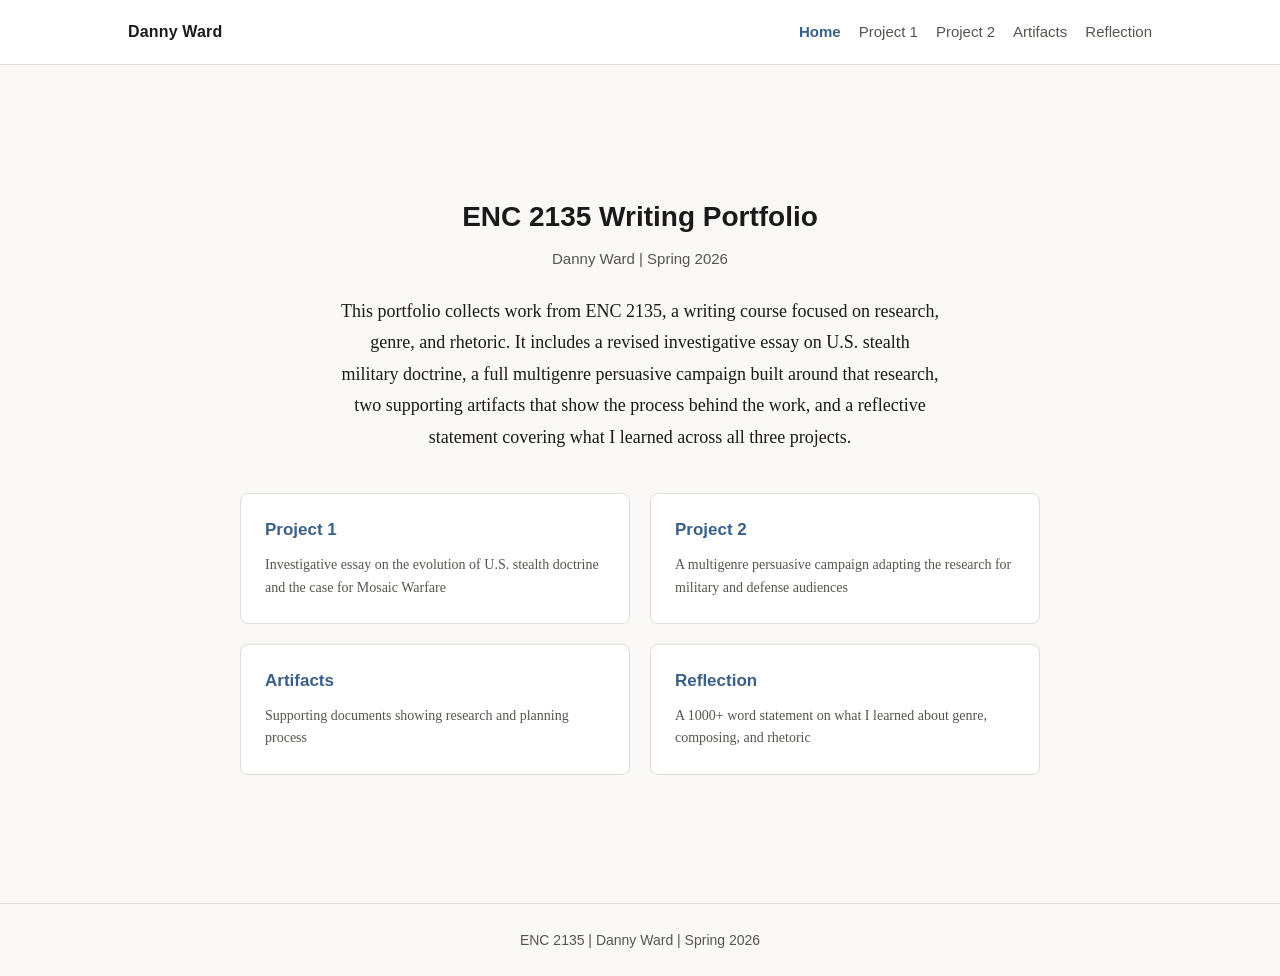
==== index.html @ d426e034 "Add files via upload Starting Files Added" ====
<!DOCTYPE html>
<html lang="en">
<head>
  <meta charset="UTF-8">
  <meta name="viewport" content="width=device-width, initial-scale=1.0">
  <title>Danny Ward | Writing Portfolio</title>
  <link rel="stylesheet" href="style.css">
</head>
<body>
  <header class="site-header">
    <div class="site-header__inner">
      <a class="site-name" href="index.html">Danny Ward</a>
      <nav class="site-nav" aria-label="Primary">
        <a class="is-active" href="index.html" aria-current="page">Home</a>
        <a href="project1.html">Project 1</a>
        <a href="project2.html">Project 2</a>
        <a href="artifacts.html">Artifacts</a>
        <a href="reflection.html">Reflection</a>
      </nav>
    </div>
  </header>

  <main class="page-shell">
    <div class="content-wrap">
      <section class="hero">
        <h1 class="page-title">ENC 2135 Writing Portfolio</h1>
        <p class="subheading">Danny Ward | Spring 2026</p>
        <p class="hero-intro">This portfolio collects work from ENC 2135, a writing course focused on research, genre, and rhetoric. It includes a revised investigative essay on U.S. stealth military doctrine, a full multigenre persuasive campaign built around that research, two supporting artifacts that show the process behind the work, and a reflective statement covering what I learned across all three projects.</p>
      </section>

      <section aria-label="Portfolio navigation cards">
        <div class="card-grid">
          <a class="nav-card" href="project1.html">
            <h3 class="card-label">Project 1</h3>
            <p class="card-description">Investigative essay on the evolution of U.S. stealth doctrine and the case for Mosaic Warfare</p>
          </a>
          <a class="nav-card" href="project2.html">
            <h3 class="card-label">Project 2</h3>
            <p class="card-description">A multigenre persuasive campaign adapting the research for military and defense audiences</p>
          </a>
          <a class="nav-card" href="artifacts.html">
            <h3 class="card-label">Artifacts</h3>
            <p class="card-description">Supporting documents showing research and planning process</p>
          </a>
          <a class="nav-card" href="reflection.html">
            <h3 class="card-label">Reflection</h3>
            <p class="card-description">A 1000+ word statement on what I learned about genre, composing, and rhetoric</p>
          </a>
        </div>
      </section>
    </div>
  </main>

  <footer class="site-footer">
    <div class="site-footer__inner">
      <p class="footer-text">ENC 2135 | Danny Ward | Spring 2026</p>
    </div>
  </footer>
</body>
</html>
---- style.css ----
* {
  box-sizing: border-box;
}

html {
  scroll-behavior: smooth;
}

body {
  margin: 0;
  background: #f9f8f6;
  color: #1a1a1a;
  font-family: Georgia, "Times New Roman", serif;
  font-size: 18px;
  line-height: 1.75;
}

img {
  max-width: 100%;
  display: block;
}

a {
  color: #3a5f8a;
}

a:hover {
  text-decoration: underline;
}

.site-header {
  position: fixed;
  top: 0;
  left: 0;
  right: 0;
  z-index: 1000;
  background: #ffffff;
  border-bottom: 1px solid #e0ddd8;
}

.site-header__inner {
  max-width: 1120px;
  margin: 0 auto;
  padding: 18px 48px;
  display: flex;
  justify-content: space-between;
  align-items: center;
  gap: 24px;
}

.site-name,
.site-nav a,
.page-title,
.section-title,
.subsection-title,
.card-label,
.tab-button,
.artifact-label,
.callout-label,
.footer-text {
  font-family: -apple-system, BlinkMacSystemFont, "Segoe UI", sans-serif;
}

.site-name {
  color: #1a1a1a;
  text-decoration: none;
  font-size: 1rem;
  font-weight: 600;
  letter-spacing: 0.01em;
}

.site-nav {
  display: flex;
  align-items: center;
  gap: 18px;
  flex-wrap: wrap;
}

.site-nav a {
  color: #555550;
  text-decoration: none;
  font-size: 15px;
}

.site-nav a:hover {
  text-decoration: underline;
}

.site-nav a.is-active {
  color: #3a5f8a;
  font-weight: 600;
  text-decoration: none;
}

.page-shell {
  padding: 120px 48px 64px;
}

.content-wrap {
  width: min(100%, 800px);
  margin: 0 auto;
}

.content-wrap--essay {
  width: min(100%, 720px);
}

.page-title {
  margin: 0 0 28px;
  font-size: 28px;
  line-height: 1.2;
  font-weight: 600;
  color: #1a1a1a;
}

.section-title {
  margin: 48px 0 18px;
  font-size: 20px;
  line-height: 1.3;
  font-weight: 600;
  color: #1a1a1a;
}

.subsection-title,
.card-label,
.artifact-label,
.callout-label {
  margin: 0 0 12px;
  font-size: 17px;
  line-height: 1.4;
  font-weight: 600;
  color: #1a1a1a;
}

.lede,
.supporting-copy,
.page-intro,
.card-description,
.subheading,
.footer-text,
.meta-line {
  color: #555550;
}

.site-footer {
  border-top: 1px solid #e0ddd8;
  margin-top: 64px;
}

.site-footer__inner {
  max-width: 800px;
  margin: 0 auto;
  padding: 24px 48px;
  text-align: center;
}

.footer-text {
  font-size: 14px;
  margin: 0;
}

.hero {
  padding-top: 80px;
  text-align: center;
}

.hero .page-title {
  margin-bottom: 12px;
}

.subheading {
  margin: 0 auto 24px;
  font-family: -apple-system, BlinkMacSystemFont, "Segoe UI", sans-serif;
  font-size: 15px;
}

.hero-intro {
  max-width: 600px;
  margin: 0 auto 40px;
}

.card-grid {
  display: grid;
  grid-template-columns: repeat(2, minmax(0, 1fr));
  gap: 20px;
  margin-top: 32px;
}

.nav-card {
  display: block;
  background: #ffffff;
  border: 1px solid #e0ddd8;
  border-radius: 8px;
  padding: 24px;
  text-decoration: none;
  color: inherit;
  box-shadow: 0 0 0 rgba(0, 0, 0, 0);
  transition: box-shadow 0.15s ease, border-color 0.15s ease;
}

.nav-card:hover {
  border-color: #3a5f8a;
  box-shadow: 0 8px 22px rgba(26, 26, 26, 0.08);
  text-decoration: none;
}

.nav-card .card-label {
  color: #3a5f8a;
}

.card-description {
  margin: 0;
  font-size: 14px;
  line-height: 1.6;
}

.mla-block {
  margin-bottom: 32px;
}

.mla-line,
.essay-title,
.works-cited-heading {
  margin: 0;
  line-height: 2;
}

.essay-title,
.works-cited-heading {
  text-align: center;
  font-weight: 700;
}

.essay-section {
  margin-bottom: 36px;
}

.essay-paragraph {
  margin: 0;
  text-indent: 2em;
  line-height: 2;
}

.essay-paragraph + .essay-paragraph {
  margin-top: 0;
}

.works-cited-list {
  margin-top: 18px;
}

.works-cited-entry {
  margin: 0;
  padding-left: 2em;
  text-indent: -2em;
  line-height: 2;
}

.works-cited-entry + .works-cited-entry {
  margin-top: 0;
}

.tabs {
  margin-top: 28px;
}

.tab-list {
  display: flex;
  gap: 8px;
  overflow-x: auto;
  padding-bottom: 8px;
  border-bottom: 1px solid #e0ddd8;
  scrollbar-width: thin;
}

.tab-button {
  appearance: none;
  background: none;
  border: 0;
  border-bottom: 3px solid transparent;
  color: #555550;
  font-size: 15px;
  font-weight: 500;
  padding: 10px 2px 12px;
  cursor: pointer;
  white-space: nowrap;
}

.tab-button:hover {
  color: #1a1a1a;
}

.tab-button.is-active {
  color: #3a5f8a;
  border-bottom-color: #3a5f8a;
  font-weight: 600;
}

.tab-panel {
  display: none;
  padding-top: 28px;
}

.tab-panel.is-active {
  display: block;
}

.campaign-block + .campaign-block {
  margin-top: 32px;
}

.campaign-block p {
  margin: 0 0 18px;
}

.campaign-block ul {
  margin: 0 0 18px 24px;
}

.campaign-block li + li {
  margin-top: 8px;
}

.social-post {
  background: #f4f2ef;
  border: 1px solid #e0ddd8;
  border-radius: 8px;
  padding: 20px;
}

.social-post + .social-post,
.linkedin-post + .linkedin-post {
  margin-top: 18px;
}

.social-post-title {
  margin: 0 0 12px;
  font-family: -apple-system, BlinkMacSystemFont, "Segoe UI", sans-serif;
  font-size: 17px;
  font-weight: 600;
}

.social-post p,
.linkedin-post p,
.reddit-post p,
.podcast-script p,
.show-notes p,
.artifact-text p,
.artifact-text ul,
.artifact-text li,
.rationale-section p {
  margin: 0 0 18px;
}

.reddit-post {
  background: #f7f6f2;
  border: 1px solid #ddd8d1;
  border-radius: 8px;
  padding: 24px;
  margin-top: 12px;
}

.production-note {
  background: #f4f2ee;
  border-left: 4px solid #3a5f8a;
  padding: 14px 16px;
  font-style: italic;
}

.callout {
  margin: 16px 0 24px;
  background: #eef2f7;
  border-left: 3px solid #3a5f8a;
  border-radius: 4px;
  padding: 16px;
}

.artifact-section + .artifact-section {
  margin-top: 56px;
}

.artifact-text ul {
  padding-left: 24px;
}

.artifact-text li + li {
  margin-top: 8px;
}

.divider {
  border: 0;
  border-top: 1px solid #e0ddd8;
  margin: 32px 0;
}

@media (max-width: 900px) {
  .site-header__inner,
  .page-shell,
  .site-footer__inner {
    padding-left: 24px;
    padding-right: 24px;
  }
}

@media (max-width: 640px) {
  .site-header__inner {
    align-items: flex-start;
    flex-direction: column;
    gap: 12px;
  }

  .site-nav {
    width: 100%;
    gap: 10px 16px;
  }

  .page-shell {
    padding-top: 156px;
    padding-left: 16px;
    padding-right: 16px;
  }

  .site-footer__inner {
    padding-left: 16px;
    padding-right: 16px;
  }

  .hero {
    padding-top: 32px;
  }

  .card-grid {
    grid-template-columns: 1fr;
  }
}
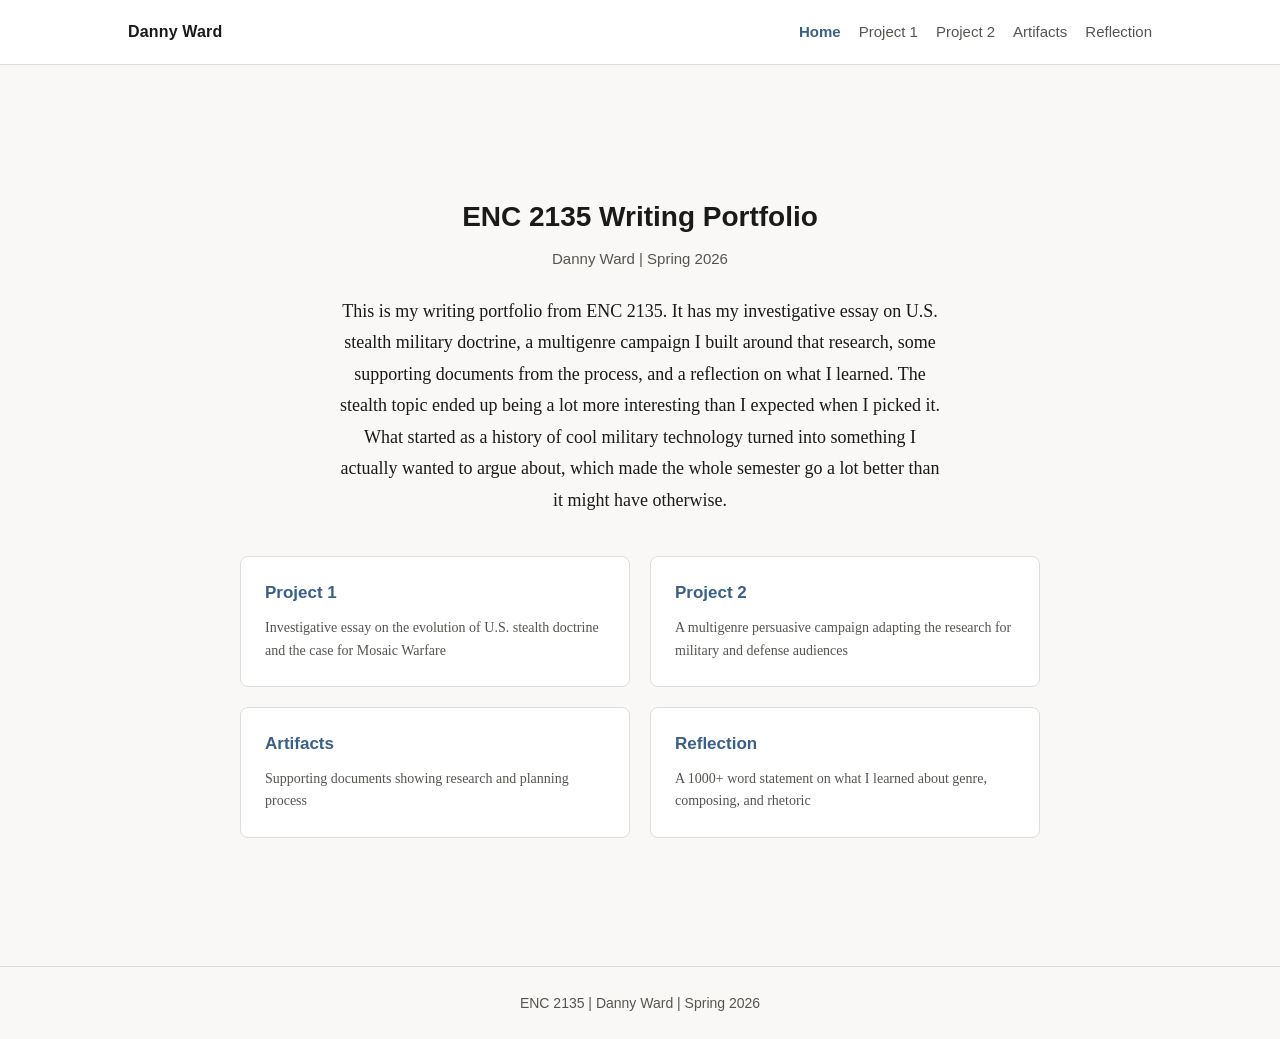
==== commit b05a0d28: "Update index description" ====
--- a/index.html
+++ b/index.html
@@ -25,7 +25,7 @@
       <section class="hero">
         <h1 class="page-title">ENC 2135 Writing Portfolio</h1>
         <p class="subheading">Danny Ward | Spring 2026</p>
-        <p class="hero-intro">This portfolio collects work from ENC 2135, a writing course focused on research, genre, and rhetoric. It includes a revised investigative essay on U.S. stealth military doctrine, a full multigenre persuasive campaign built around that research, two supporting artifacts that show the process behind the work, and a reflective statement covering what I learned across all three projects.</p>
+        <p class="hero-intro">This is my writing portfolio from ENC 2135. It has my investigative essay on U.S. stealth military doctrine, a multigenre campaign I built around that research, some supporting documents from the process, and a reflection on what I learned. The stealth topic ended up being a lot more interesting than I expected when I picked it. What started as a history of cool military technology turned into something I actually wanted to argue about, which made the whole semester go a lot better than it might have otherwise.</p>
       </section>
 
       <section aria-label="Portfolio navigation cards">
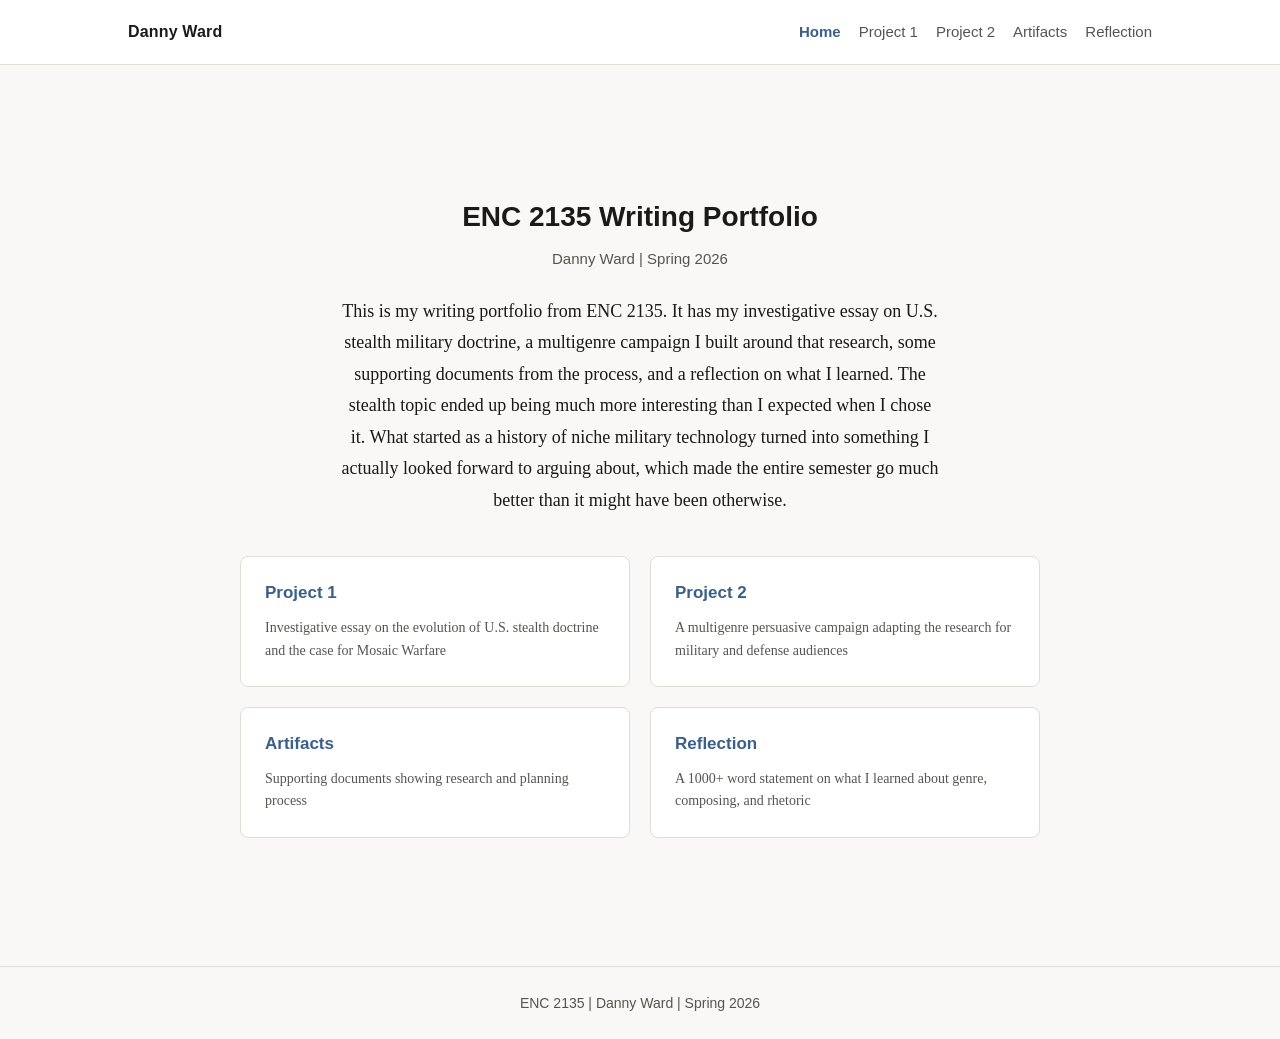
==== commit da68614d: "Revise hero intro text for improved readability Updated the hero introduction paragraph for clarity " ====
--- a/index.html
+++ b/index.html
@@ -25,7 +25,7 @@
       <section class="hero">
         <h1 class="page-title">ENC 2135 Writing Portfolio</h1>
         <p class="subheading">Danny Ward | Spring 2026</p>
-        <p class="hero-intro">This is my writing portfolio from ENC 2135. It has my investigative essay on U.S. stealth military doctrine, a multigenre campaign I built around that research, some supporting documents from the process, and a reflection on what I learned. The stealth topic ended up being a lot more interesting than I expected when I picked it. What started as a history of cool military technology turned into something I actually wanted to argue about, which made the whole semester go a lot better than it might have otherwise.</p>
+        <p class="hero-intro">This is my writing portfolio from ENC 2135. It has my investigative essay on U.S. stealth military doctrine, a multigenre campaign I built around that research, some supporting documents from the process, and a reflection on what I learned. The stealth topic ended up being much more interesting than I expected when I chose it. What started as a history of niche military technology turned into something I actually looked forward to arguing about, which made the entire semester go much better than it might have been otherwise.</p>
       </section>
 
       <section aria-label="Portfolio navigation cards">
